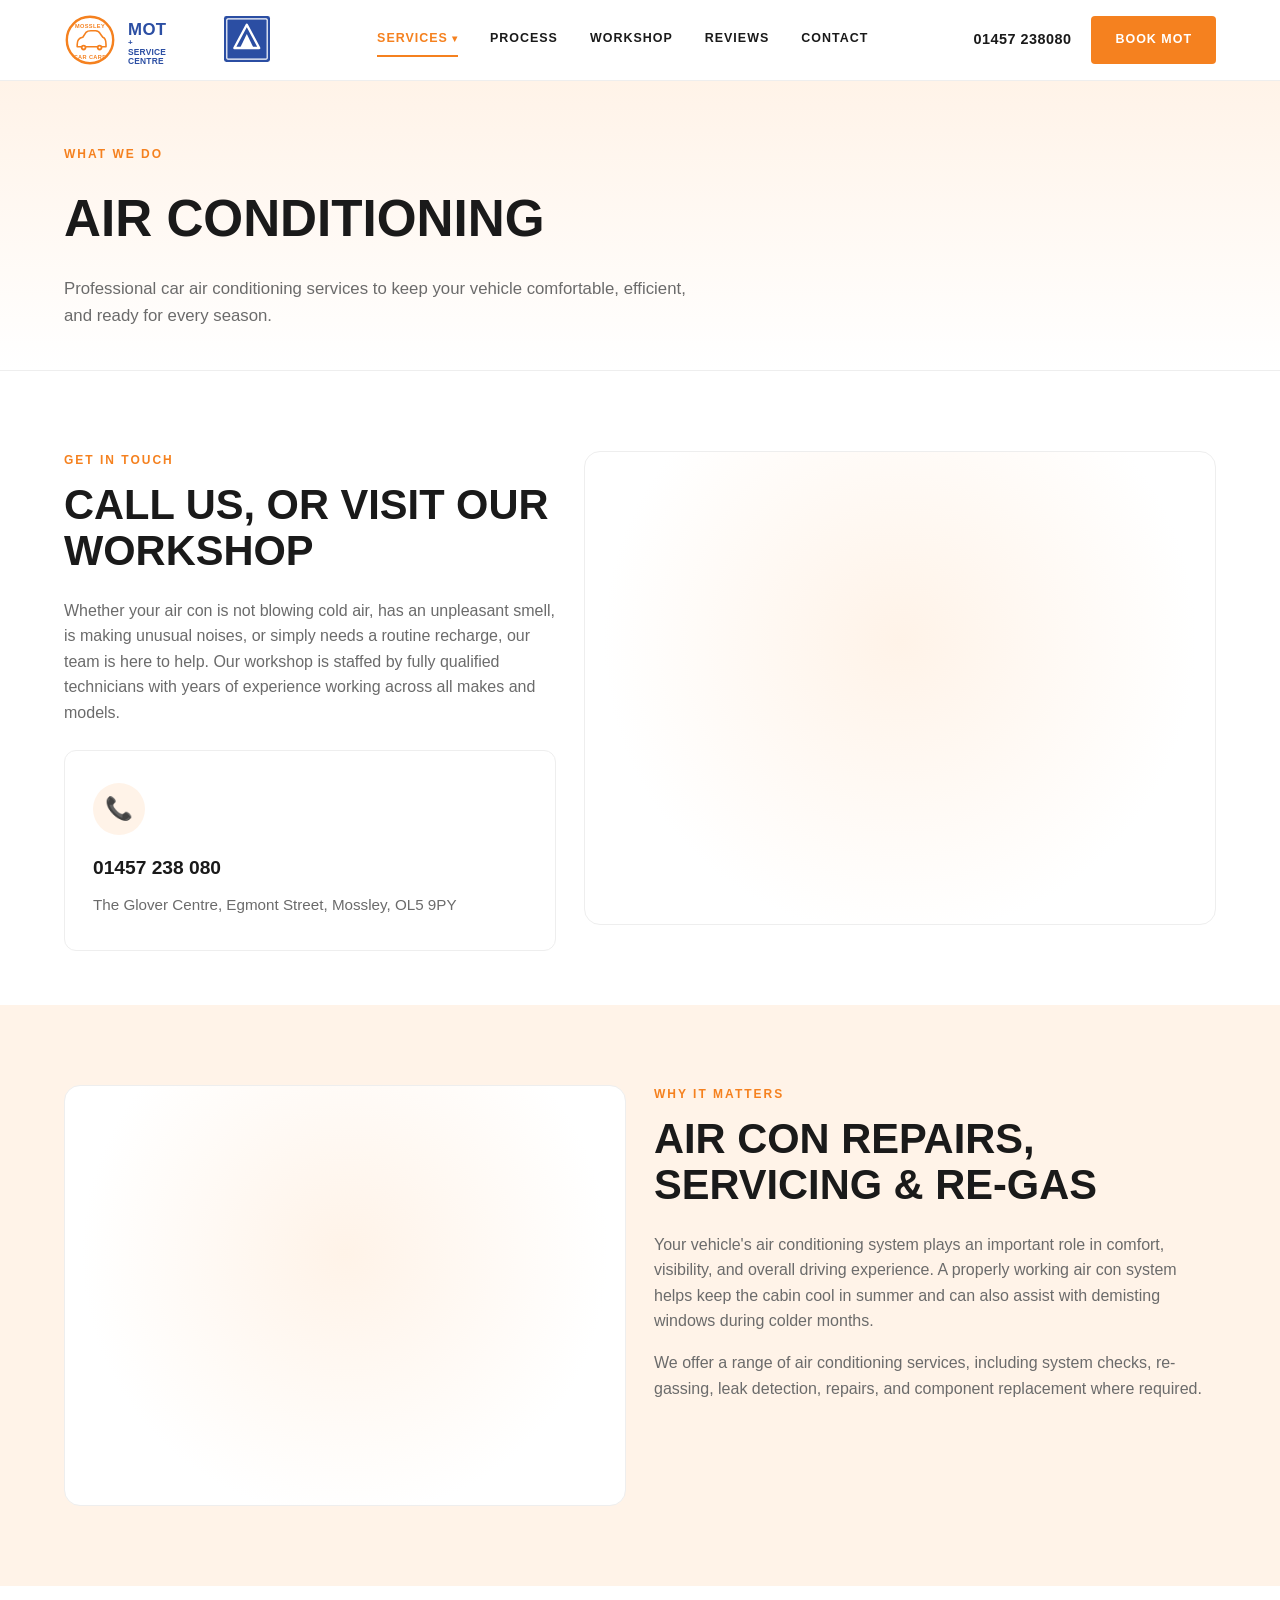
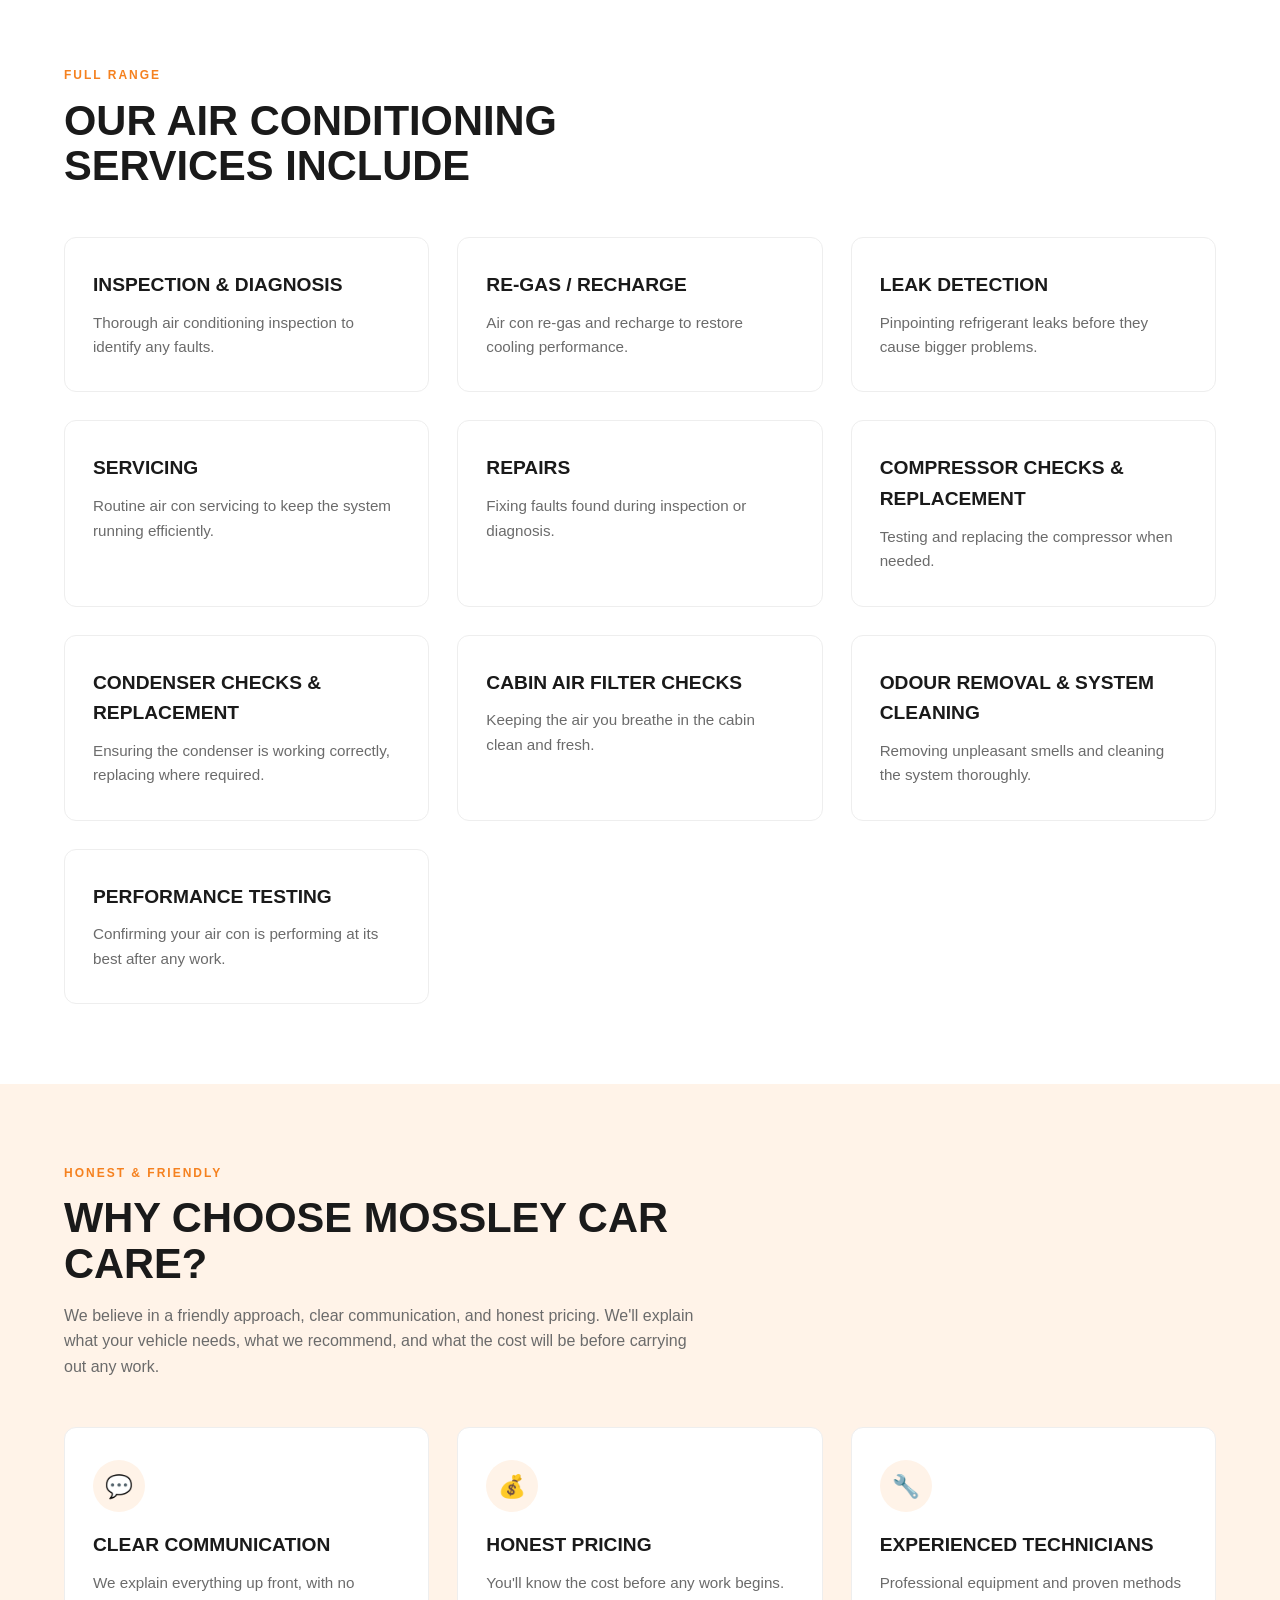
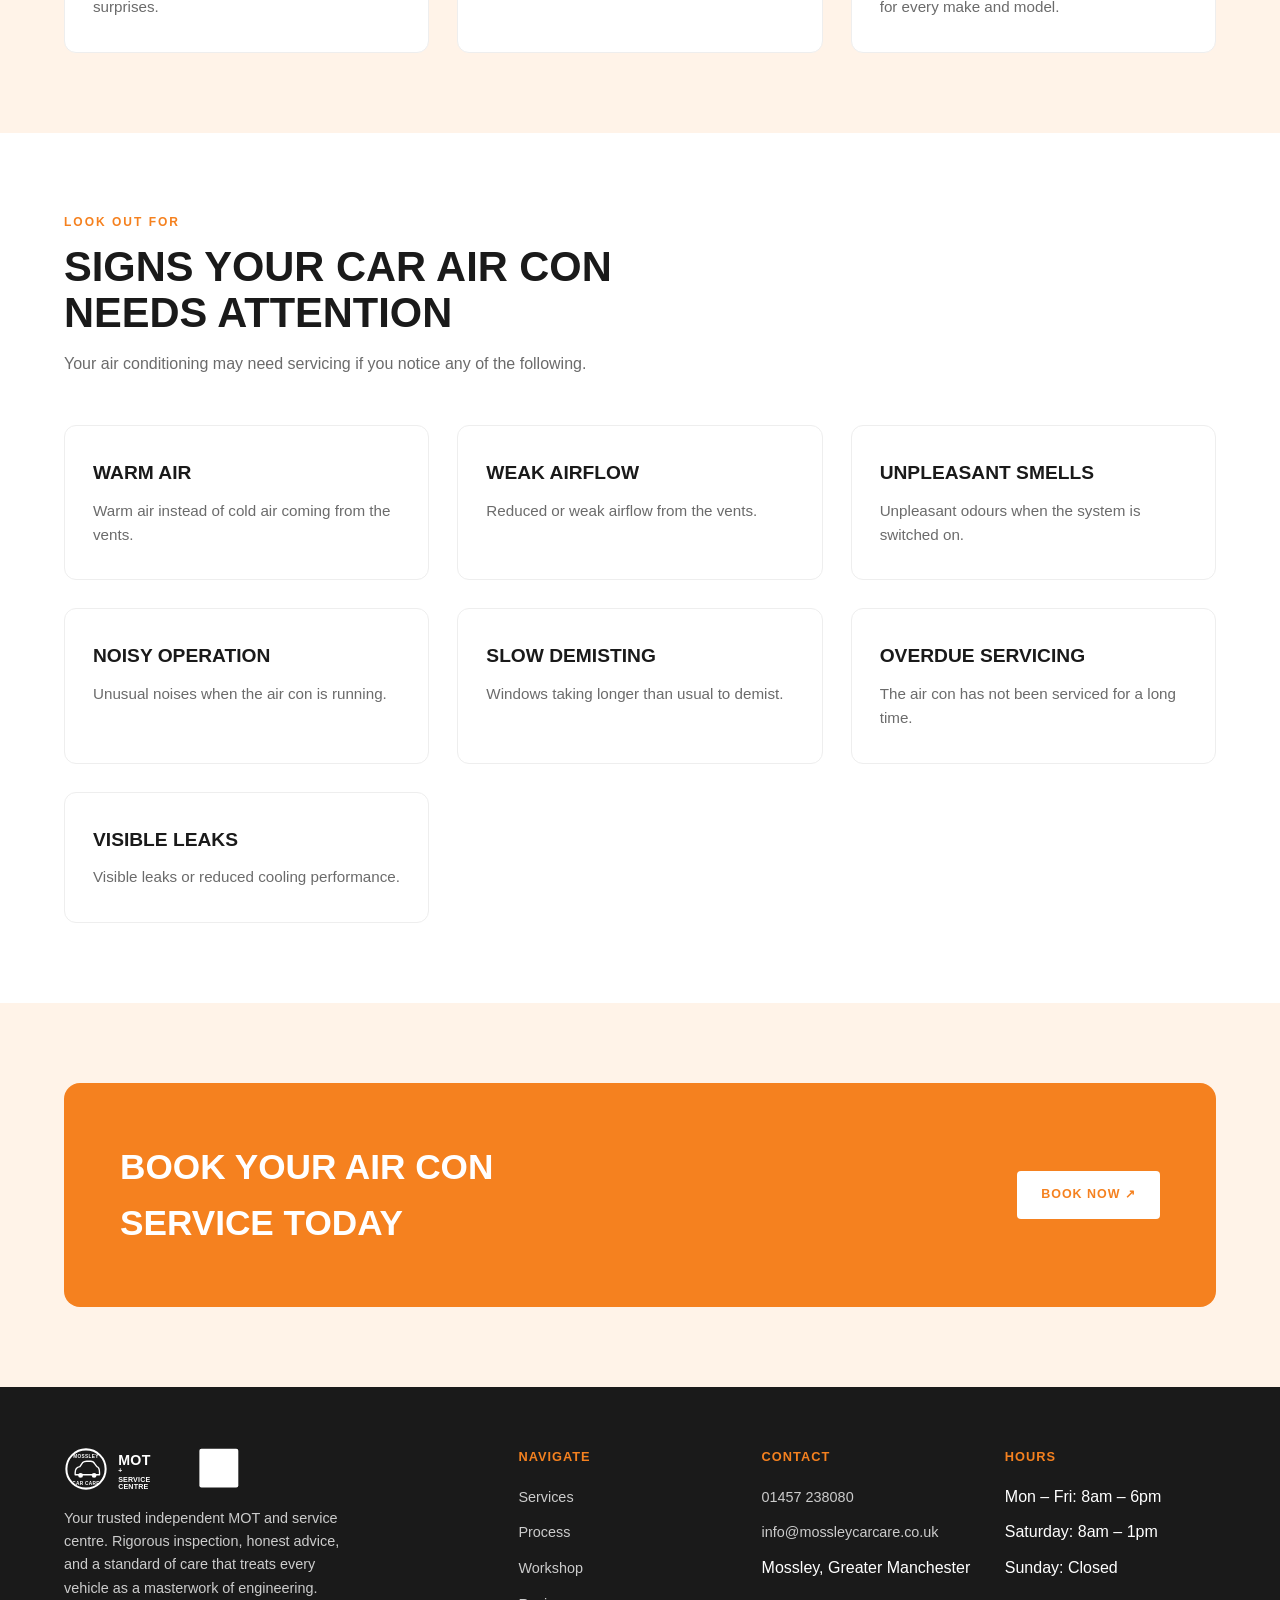
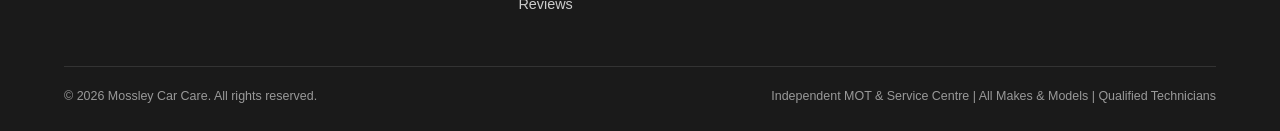
==== air-conditioning.html @ 2c008f6a "Add Air Conditioning page (batch 1: air-conditioning, index)" ====
<!DOCTYPE html>
<html lang="en">
<head>
<meta charset="UTF-8">
<meta name="viewport" content="width=device-width, initial-scale=1.0">
<title>Air Conditioning | Mossley Car Care</title>
<meta name="description" content="Professional car air conditioning services at Mossley Car Care. Re-gas, leak detection, repairs, and servicing for all makes and models.">
<link rel="stylesheet" href="style.css">
</head>
<body>
<header>
  <div class="nav-wrap">
    <a href="index.html" class="logo">
      <img src="logo.svg" alt="Mossley Car Care - MOT and Service Centre" class="logo-img">
    </a>
    <nav class="main-nav">
      <ul>
        <li class="dropdown">
          <a href="services.html" class="dropdown-toggle active">Services <span class="caret">&#9662;</span></a>
          <ul class="dropdown-menu">
            <li><a href="mot-testing.html">MOT Testing</a></li>
            <li><a href="service-inspection.html">Full &amp; Interim Servicing</a></li>
            <li><a href="diagnostics.html">Diagnostics</a></li>
            <li><a href="brakes-suspension.html">Brakes &amp; Suspension</a></li>
            <li><a href="tyres.html">Tyres &amp; Alignment</a></li>
            <li><a href="air-conditioning.html">Air Conditioning</a></li>
            <li><a href="services.html#clutch-gearbox">Clutch &amp; Gearbox</a></li>
            <li><a href="services.html#batteries-electrics">Batteries &amp; Electrics</a></li>
            <li><a href="services.html#pre-purchase-inspection">Pre-Purchase Inspection</a></li>
          </ul>
        </li>
        <li><a href="process.html" class="">Process</a></li>
        <li><a href="workshop.html" class="">Workshop</a></li>
        <li><a href="reviews.html" class="">Reviews</a></li>
        <li><a href="contact.html" class="">Contact</a></li>
      </ul>
    </nav>
    <div class="nav-cta">
      <a href="tel:+441457238080" class="phone-link">01457 238080</a>
      <a href="contact.html" class="btn btn-primary">Book MOT</a>
      <button class="hamburger">&#9776;</button>
    </div>
  </div>
</header>

<section class="page-hero">
  <div class="container">
    <div class="eyebrow">What We Do</div>
    <h1>Air Conditioning</h1>
    <p>Professional car air conditioning services to keep your vehicle comfortable, efficient, and ready for every season.</p>
  </div>
</section>

<section>
  <div class="container">
    <div class="grid grid-2">
      <div>
        <div class="section-head" style="margin-bottom:24px;">
          <div class="eyebrow">Get In Touch</div>
          <h2>Call Us, Or Visit Our Workshop</h2>
        </div>
        <p style="color:var(--gray);margin-bottom:16px;">Whether your air con is not blowing cold air, has an unpleasant smell, is making unusual noises, or simply needs a routine recharge, our team is here to help. Our workshop is staffed by fully qualified technicians with years of experience working across all makes and models.</p>
        <div class="card" style="margin-top:24px;">
          <div class="icon-circle">&#128222;</div>
          <h3>01457 238 080</h3>
          <p>The Glover Centre, Egmont Street, Mossley, OL5 9PY</p>
        </div>
      </div>
      <div class="hero-visual" style="aspect-ratio:4/3;"></div>
    </div>
  </div>
</section>

<section class="section-alt">
  <div class="container">
    <div class="grid grid-2">
      <div class="hero-visual" style="aspect-ratio:4/3;"></div>
      <div>
        <div class="section-head" style="margin-bottom:24px;">
          <div class="eyebrow">Why It Matters</div>
          <h2>Air Con Repairs, Servicing &amp; Re-Gas</h2>
        </div>
        <p style="color:var(--gray);margin-bottom:16px;">Your vehicle's air conditioning system plays an important role in comfort, visibility, and overall driving experience. A properly working air con system helps keep the cabin cool in summer and can also assist with demisting windows during colder months.</p>
        <p style="color:var(--gray);">We offer a range of air conditioning services, including system checks, re-gassing, leak detection, repairs, and component replacement where required.</p>
      </div>
    </div>
  </div>
</section>

<section>
  <div class="container">
    <div class="section-head">
      <div class="eyebrow">Full Range</div>
      <h2>Our Air Conditioning Services Include</h2>
    </div>
    <div class="grid grid-3">
      <div class="card"><h3>Inspection &amp; Diagnosis</h3><p>Thorough air conditioning inspection to identify any faults.</p></div>
      <div class="card"><h3>Re-Gas / Recharge</h3><p>Air con re-gas and recharge to restore cooling performance.</p></div>
      <div class="card"><h3>Leak Detection</h3><p>Pinpointing refrigerant leaks before they cause bigger problems.</p></div>
      <div class="card"><h3>Servicing</h3><p>Routine air con servicing to keep the system running efficiently.</p></div>
      <div class="card"><h3>Repairs</h3><p>Fixing faults found during inspection or diagnosis.</p></div>
      <div class="card"><h3>Compressor Checks &amp; Replacement</h3><p>Testing and replacing the compressor when needed.</p></div>
      <div class="card"><h3>Condenser Checks &amp; Replacement</h3><p>Ensuring the condenser is working correctly, replacing where required.</p></div>
      <div class="card"><h3>Cabin Air Filter Checks</h3><p>Keeping the air you breathe in the cabin clean and fresh.</p></div>
      <div class="card"><h3>Odour Removal &amp; System Cleaning</h3><p>Removing unpleasant smells and cleaning the system thoroughly.</p></div>
      <div class="card"><h3>Performance Testing</h3><p>Confirming your air con is performing at its best after any work.</p></div>
    </div>
  </div>
</section>

<section class="section-alt">
  <div class="container">
    <div class="section-head">
      <div class="eyebrow">Honest &amp; Friendly</div>
      <h2>Why Choose Mossley Car Care?</h2>
      <p>We believe in a friendly approach, clear communication, and honest pricing. We'll explain what your vehicle needs, what we recommend, and what the cost will be before carrying out any work.</p>
    </div>
    <div class="grid grid-3">
      <div class="card">
        <div class="icon-circle">&#128172;</div>
        <h3>Clear Communication</h3>
        <p>We explain everything up front, with no surprises.</p>
      </div>
      <div class="card">
        <div class="icon-circle">&#128176;</div>
        <h3>Honest Pricing</h3>
        <p>You'll know the cost before any work begins.</p>
      </div>
      <div class="card">
        <div class="icon-circle">&#128295;</div>
        <h3>Experienced Technicians</h3>
        <p>Professional equipment and proven methods for every make and model.</p>
      </div>
    </div>
  </div>
</section>

<section>
  <div class="container">
    <div class="section-head">
      <div class="eyebrow">Look Out For</div>
      <h2>Signs Your Car Air Con Needs Attention</h2>
      <p>Your air conditioning may need servicing if you notice any of the following.</p>
    </div>
    <div class="grid grid-3">
      <div class="card"><h3>Warm Air</h3><p>Warm air instead of cold air coming from the vents.</p></div>
      <div class="card"><h3>Weak Airflow</h3><p>Reduced or weak airflow from the vents.</p></div>
      <div class="card"><h3>Unpleasant Smells</h3><p>Unpleasant odours when the system is switched on.</p></div>
      <div class="card"><h3>Noisy Operation</h3><p>Unusual noises when the air con is running.</p></div>
      <div class="card"><h3>Slow Demisting</h3><p>Windows taking longer than usual to demist.</p></div>
      <div class="card"><h3>Overdue Servicing</h3><p>The air con has not been serviced for a long time.</p></div>
      <div class="card"><h3>Visible Leaks</h3><p>Visible leaks or reduced cooling performance.</p></div>
    </div>
  </div>
</section>

<section class="section-alt">
  <div class="container">
    <div class="cta-band">
      <h2>Book your air con service today</h2>
      <a href="contact.html" class="btn btn-primary">Book Now &#8599;</a>
    </div>
  </div>
</section>

<footer>
  <div class="container">
    <div class="footer-grid">
      <div>
        <a href="index.html" class="logo" style="margin-bottom:16px;display:flex;">
          <img src="logo.svg" alt="Mossley Car Care" class="logo-img logo-img-footer">
        </a>
        <p style="margin-top:14px;max-width:280px;">Your trusted independent MOT and service centre. Rigorous inspection, honest advice, and a standard of care that treats every vehicle as a masterwork of engineering.</p>
      </div>
      <div>
        <h4>Navigate</h4>
        <ul>
          <li><a href="services.html">Services</a></li>
          <li><a href="process.html">Process</a></li>
          <li><a href="workshop.html">Workshop</a></li>
          <li><a href="reviews.html">Reviews</a></li>
        </ul>
      </div>
      <div>
        <h4>Contact</h4>
        <ul>
          <li><a href="tel:+441457238080">01457 238080</a></li>
          <li><a href="mailto:info@mossleycarcare.co.uk">info@mossleycarcare.co.uk</a></li>
          <li>Mossley, Greater Manchester</li>
        </ul>
      </div>
      <div>
        <h4>Hours</h4>
        <ul>
          <li>Mon &ndash; Fri: 8am &ndash; 6pm</li>
          <li>Saturday: 8am &ndash; 1pm</li>
          <li>Sunday: Closed</li>
        </ul>
      </div>
    </div>
    <div class="footer-bottom">
      <span>&copy; <span id="year"></span> Mossley Car Care. All rights reserved.</span>
      <span>Independent MOT &amp; Service Centre | All Makes &amp; Models | Qualified Technicians</span>
    </div>
  </div>
</footer>
<script src="script.js"></script>
</body>
</html>
---- style.css ----
:root{
  --orange:#f5811f;
  --orange-dark:#d96b0f;
  --orange-light:#fff3e8;
  --black:#1a1a1a;
  --gray:#6b6b6b;
  --border:#eee;
  --white:#ffffff;
}
*{box-sizing:border-box;margin:0;padding:0;}
html{scroll-behavior:smooth;}
body{
  font-family:'Helvetica Neue',Arial,sans-serif;
  color:var(--black);
  background:var(--white);
  line-height:1.6;
}
a{text-decoration:none;color:inherit;}
ul{list-style:none;}
img{max-width:100%;display:block;}
.container{max-width:1200px;margin:0 auto;padding:0 24px;}

/* Header */
header{
  border-bottom:1px solid var(--border);
  position:sticky;top:0;background:#fff;z-index:100;
}
.nav-wrap{
  display:flex;align-items:center;justify-content:space-between;
  padding:14px 24px;max-width:1200px;margin:0 auto;
}
.logo{display:flex;align-items:center;}
nav.main-nav ul{display:flex;gap:32px;}
nav.main-nav > ul > li{position:relative;}
nav.main-nav a{
  font-size:.78rem;letter-spacing:1px;text-transform:uppercase;
  font-weight:600;color:var(--black);
  transition:color .2s;
  padding:6px 0;
  border-bottom:2px solid transparent;
  display:inline-flex;align-items:center;gap:4px;
}
nav.main-nav a:hover, nav.main-nav a.active{
  color:var(--orange);border-color:var(--orange);
}
.caret{font-size:.65rem;transition:transform .2s;}
.dropdown:hover .caret{transform:rotate(180deg);}

/* Dropdown menu */
.dropdown{position:relative;}
.dropdown-menu{
  position:absolute;top:100%;left:-16px;
  background:#fff;border:1px solid var(--border);border-radius:8px;
  box-shadow:0 12px 30px rgba(0,0,0,.08);
  padding:10px;min-width:230px;
  opacity:0;visibility:hidden;transform:translateY(8px);
  transition:opacity .2s, transform .2s, visibility .2s;
  z-index:200;
  display:flex;flex-direction:column;gap:2px;
}
.dropdown:hover .dropdown-menu,
.dropdown.open .dropdown-menu{
  opacity:1;visibility:visible;transform:translateY(0);
}
.dropdown-menu li{width:100%;}
.dropdown-menu a{
  display:block;padding:10px 12px;border-radius:6px;
  font-size:.78rem;letter-spacing:.5px;text-transform:none;
  font-weight:600;color:var(--black);border-bottom:none;
  white-space:nowrap;
}
.dropdown-menu a:hover{background:var(--orange-light);color:var(--orange-dark);}

.btn{
  display:inline-flex;align-items:center;gap:8px;
  padding:12px 22px;font-size:.78rem;letter-spacing:1px;
  text-transform:uppercase;font-weight:700;border-radius:4px;
  border:2px solid transparent;cursor:pointer;transition:all .2s;
}
.btn-primary{background:var(--orange);color:#fff;}
.btn-primary:hover{background:var(--orange-dark);}
.btn-outline{background:transparent;color:var(--black);border-bottom:1px solid var(--black);border-radius:0;padding:6px 0;}
.btn-outline:hover{color:var(--orange);border-color:var(--orange);}
.nav-cta{display:flex;align-items:center;gap:20px;}
.hamburger{display:none;font-size:1.5rem;background:none;border:none;cursor:pointer;}

/* Hero */
.hero{
  position:relative;overflow:hidden;
  background:
    linear-gradient(180deg, rgba(245,129,31,.04), rgba(245,129,31,0)),
    repeating-linear-gradient(0deg, transparent, transparent 59px, var(--border) 60px),
    repeating-linear-gradient(90deg, transparent, transparent 59px, var(--border) 60px);
  padding:70px 0 90px;
}
.hero-tag{
  display:flex;flex-wrap:wrap;gap:10px;align-items:center;
  font-size:.72rem;letter-spacing:1.5px;text-transform:uppercase;
  color:var(--gray);font-weight:600;margin-bottom:40px;
}
.hero-tag .dot{width:6px;height:6px;border-radius:50%;background:var(--orange);}
.hero-tag span.sep{color:var(--orange);}
.hero-grid{display:grid;grid-template-columns:1.3fr 1fr;gap:40px;align-items:center;}
.hero h1{
  font-size:clamp(2.6rem,6vw,4.6rem);
  font-weight:900;color:var(--orange);text-transform:uppercase;
  line-height:1.02;letter-spacing:-1px;margin-bottom:24px;
}
.hero p.lead{font-size:1.1rem;color:var(--gray);max-width:520px;margin-bottom:36px;}
.hero-actions{display:flex;gap:28px;align-items:center;flex-wrap:wrap;}
.hero-visual{
  aspect-ratio:1/1;border-radius:16px;
  background:radial-gradient(circle at 50% 40%, var(--orange-light), #fff 70%);
  border:1px solid var(--border);
}

/* Page header (non-home) */
.page-hero{
  padding:64px 0 40px;border-bottom:1px solid var(--border);
  background:linear-gradient(180deg, var(--orange-light), #fff);
}
.page-hero .eyebrow{
  color:var(--orange);font-weight:700;letter-spacing:2px;
  text-transform:uppercase;font-size:.75rem;margin-bottom:14px;
}
.page-hero h1{font-size:clamp(2rem,4.5vw,3.2rem);font-weight:900;text-transform:uppercase;color:var(--black);margin-bottom:16px;}
.page-hero p{color:var(--gray);max-width:640px;font-size:1.05rem;}

section{padding:80px 0;}
.section-alt{background:var(--orange-light);}
.section-head{max-width:640px;margin-bottom:48px;}
.section-head .eyebrow{color:var(--orange);font-weight:700;letter-spacing:2px;text-transform:uppercase;font-size:.75rem;margin-bottom:12px;}
.section-head h2{font-size:clamp(1.7rem,3.5vw,2.6rem);font-weight:900;text-transform:uppercase;line-height:1.1;}
.section-head p{color:var(--gray);margin-top:16px;}

/* Cards / grids */
.grid{display:grid;gap:28px;}
.grid-3{grid-template-columns:repeat(3,1fr);}
.grid-2{grid-template-columns:repeat(2,1fr);}
.card{
  border:1px solid var(--border);border-radius:12px;padding:32px 28px;
  background:#fff;transition:box-shadow .2s, transform .2s;
  scroll-margin-top:100px;
}
.card:hover{box-shadow:0 12px 30px rgba(245,129,31,.12);transform:translateY(-4px);}
.card .num{
  font-weight:900;color:var(--orange);font-size:.85rem;letter-spacing:1px;margin-bottom:14px;
}
.card h3{font-size:1.2rem;font-weight:800;text-transform:uppercase;margin-bottom:10px;}
.card p{color:var(--gray);font-size:.95rem;}
.icon-circle{
  width:52px;height:52px;border-radius:50%;background:var(--orange-light);
  display:flex;align-items:center;justify-content:center;font-size:1.4rem;margin-bottom:18px;color:var(--orange);
}

/* Steps (process) */
.steps{display:flex;flex-direction:column;}
.step{
  display:grid;grid-template-columns:90px 1fr;gap:24px;
  padding:32px 0;border-bottom:1px solid var(--border);
}
.step:last-child{border-bottom:none;}
.step .step-num{
  font-size:2.4rem;font-weight:900;color:var(--orange-light);
  -webkit-text-stroke:1.5px var(--orange);
}
.step h3{font-size:1.3rem;font-weight:800;text-transform:uppercase;margin-bottom:8px;}
.step p{color:var(--gray);}

/* Stats */
.stats{display:flex;justify-content:space-between;flex-wrap:wrap;gap:24px;border-top:1px solid var(--border);border-bottom:1px solid var(--border);padding:40px 0;}
.stat{text-align:center;flex:1;min-width:140px;}
.stat .num{font-size:2.4rem;font-weight:900;color:var(--orange);}
.stat .label{font-size:.8rem;text-transform:uppercase;letter-spacing:1px;color:var(--gray);}

/* Reviews */
.review-card{border:1px solid var(--border);border-radius:12px;padding:28px;background:#fff;}
.stars{color:var(--orange);letter-spacing:2px;margin-bottom:14px;font-size:1.1rem;}
.review-card p.quote{color:var(--black);margin-bottom:18px;font-style:italic;}
.review-author{font-weight:800;text-transform:uppercase;font-size:.85rem;}
.review-source{color:var(--gray);font-size:.78rem;}

/* Contact */
.contact-grid{display:grid;grid-template-columns:1fr 1fr;gap:48px;}
.contact-info .info-block{margin-bottom:28px;}
.contact-info h4{text-transform:uppercase;font-size:.8rem;letter-spacing:1px;color:var(--orange);font-weight:700;margin-bottom:8px;}
.contact-info p{color:var(--black);}
form{display:flex;flex-direction:column;gap:16px;}
form label{font-size:.78rem;text-transform:uppercase;letter-spacing:1px;font-weight:700;color:var(--black);}
form input, form textarea, form select{
  padding:13px 14px;border:1px solid var(--border);border-radius:6px;font-size:.95rem;font-family:inherit;background:#fafafa;
}
form input:focus, form textarea:focus, form select:focus{outline:none;border-color:var(--orange);background:#fff;}
.map-box{
  border-radius:12px;border:1px solid var(--border);
  background:repeating-linear-gradient(45deg, var(--orange-light), var(--orange-light) 10px, #fff 10px, #fff 20px);
  min-height:260px;display:flex;align-items:center;justify-content:center;
  color:var(--gray);font-weight:700;text-transform:uppercase;font-size:.85rem;letter-spacing:1px;
}

/* CTA band */
.cta-band{
  background:var(--orange);color:#fff;border-radius:16px;padding:56px;
  display:flex;justify-content:space-between;align-items:center;flex-wrap:wrap;gap:24px;
}
.cta-band h2{font-size:clamp(1.6rem,3vw,2.2rem);font-weight:900;text-transform:uppercase;max-width:500px;}
.cta-band .btn-primary{background:#fff;color:var(--orange);}
.cta-band .btn-primary:hover{background:#f2f2f2;}

/* Footer */
footer{background:var(--black);color:#fff;padding:60px 0 24px;}
.footer-grid{display:grid;grid-template-columns:2fr 1fr 1fr 1fr;gap:32px;margin-bottom:40px;}
.footer-grid h4{text-transform:uppercase;font-size:.8rem;letter-spacing:1px;color:var(--orange);margin-bottom:16px;}
.footer-grid p, .footer-grid a{color:#ccc;font-size:.9rem;}
.footer-grid ul li{margin-bottom:10px;}
.footer-grid a:hover{color:var(--orange);}
.footer-bottom{
  border-top:1px solid #333;padding-top:20px;
  display:flex;justify-content:space-between;flex-wrap:wrap;gap:12px;
  font-size:.78rem;color:#999;
}

/* Logo image */
.logo-img{
  height:52px;width:auto;display:block;
}
.logo-img-footer{
  height:44px;filter:brightness(0) invert(1);
}
.phone-link{
  font-weight:800;color:var(--black);font-size:.9rem;letter-spacing:.5px;
  transition:color .2s;
}
.phone-link:hover{color:var(--orange);}

@media(max-width:900px){
  nav.main-nav{display:none;}
  nav.main-nav.open{
    display:block;position:absolute;top:100%;left:0;right:0;
    background:#fff;border-bottom:1px solid var(--border);
    padding:16px 24px;
  }
  nav.main-nav.open ul{flex-direction:column;gap:0;}
  nav.main-nav.open .dropdown-menu{
    position:static;opacity:1;visibility:visible;transform:none;
    box-shadow:none;border:none;padding:0 0 0 16px;display:none;
  }
  nav.main-nav.open .dropdown.open .dropdown-menu{display:flex;}
  .hamburger{display:block;}
  .hero-grid{grid-template-columns:1fr;}
  .hero-visual{display:none;}
  .grid-3{grid-template-columns:1fr;}
  .grid-2{grid-template-columns:1fr;}
  .contact-grid{grid-template-columns:1fr;}
  .footer-grid{grid-template-columns:1fr 1fr;}
  .step{grid-template-columns:60px 1fr;}
  .phone-link{display:none;}
  .logo-img{height:42px;}
}
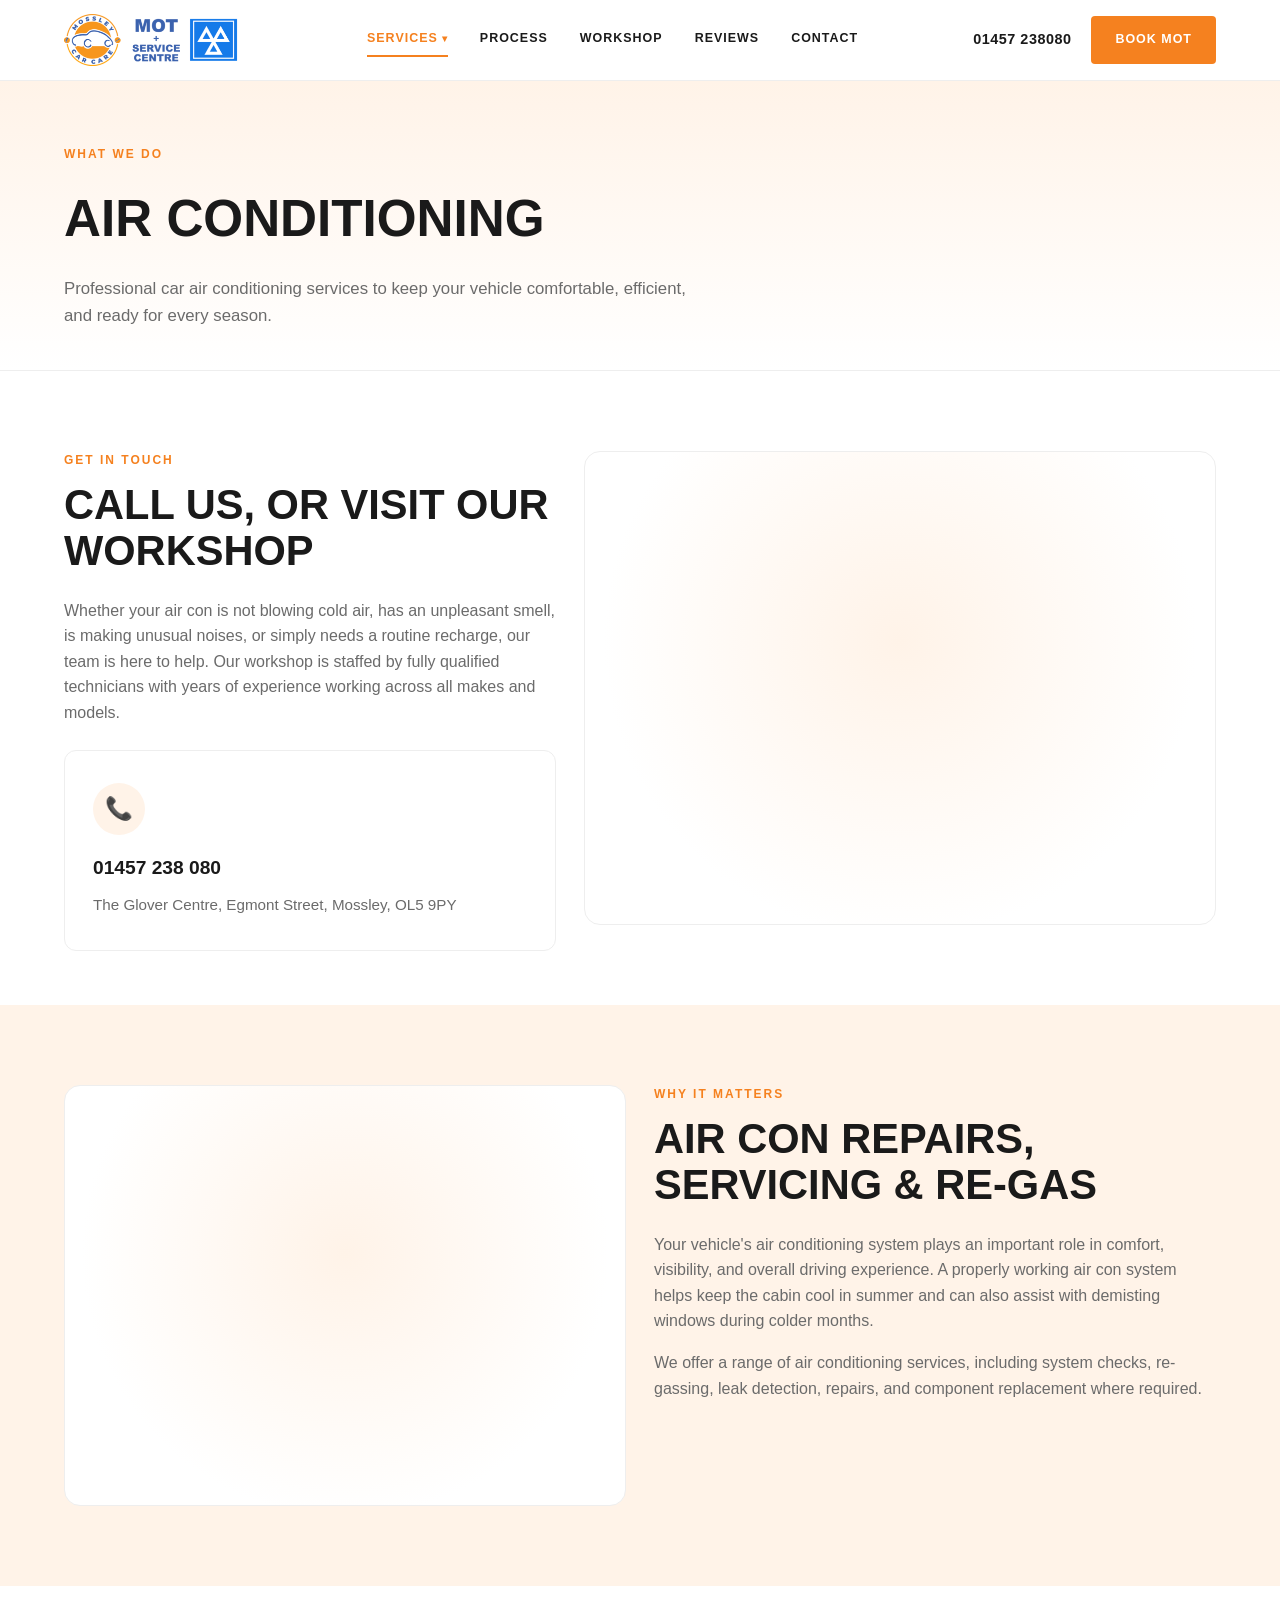
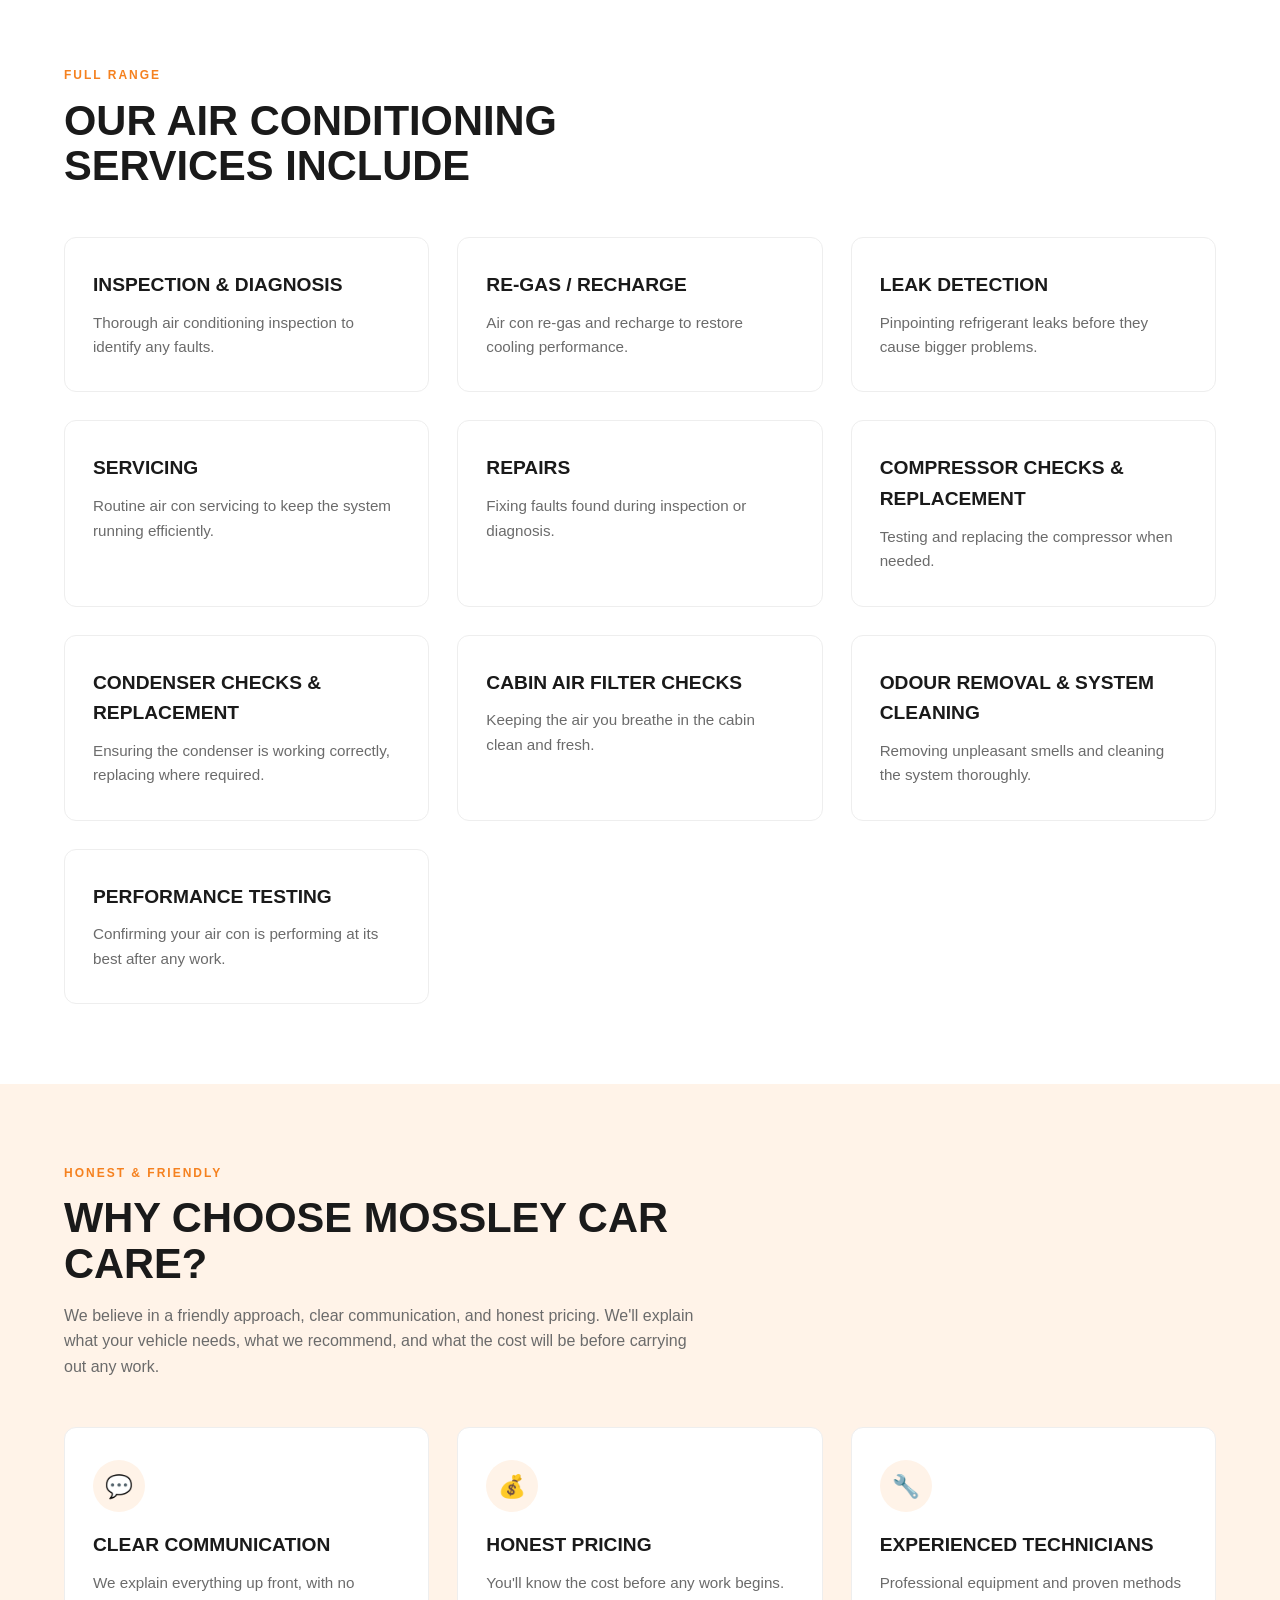
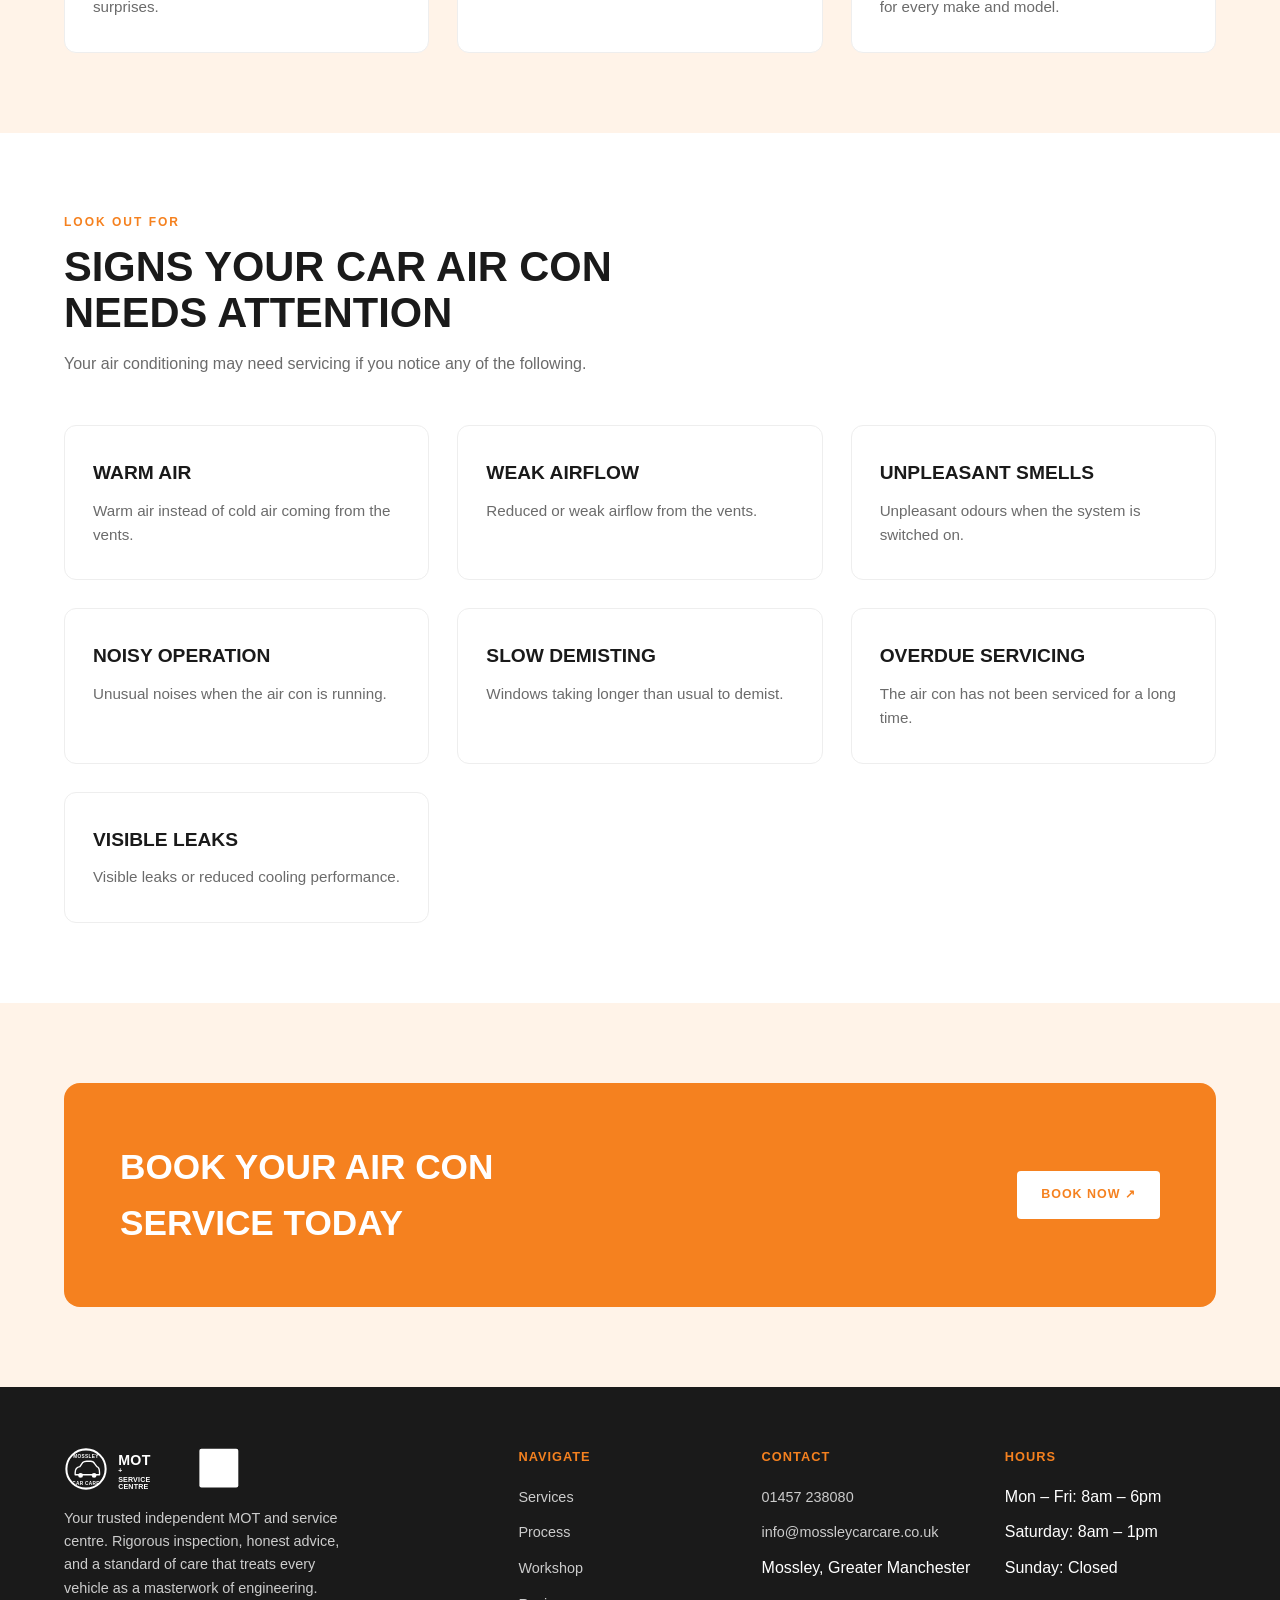
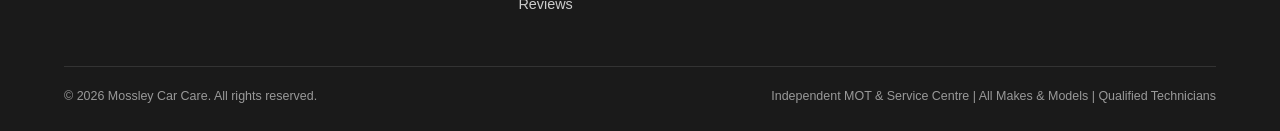
==== commit 80a7c1f7: "Update logo image source in air-conditioning.html" ====
--- a/air-conditioning.html
+++ b/air-conditioning.html
@@ -11,7 +11,7 @@
 <header>
   <div class="nav-wrap">
     <a href="index.html" class="logo">
-      <img src="logo.svg" alt="Mossley Car Care - MOT and Service Centre" class="logo-img">
+      <img src="logo-mossley-car-care-mot-service-centre-mot-372x103.png" alt="Mossley Car Care - MOT and Service Centre" class="logo-img">
     </a>
     <nav class="main-nav">
       <ul>
@@ -24,9 +24,8 @@
             <li><a href="brakes-suspension.html">Brakes &amp; Suspension</a></li>
             <li><a href="tyres.html">Tyres &amp; Alignment</a></li>
             <li><a href="air-conditioning.html">Air Conditioning</a></li>
-            <li><a href="services.html#clutch-gearbox">Clutch &amp; Gearbox</a></li>
-            <li><a href="services.html#batteries-electrics">Batteries &amp; Electrics</a></li>
-            <li><a href="services.html#pre-purchase-inspection">Pre-Purchase Inspection</a></li>
+            <li><a href="exhaust.html">Exhaust</a></li>
+            <li><a href="batteries-electrics.html">Batteries &amp; Electrics</a></li>
           </ul>
         </li>
         <li><a href="process.html" class="">Process</a></li>
